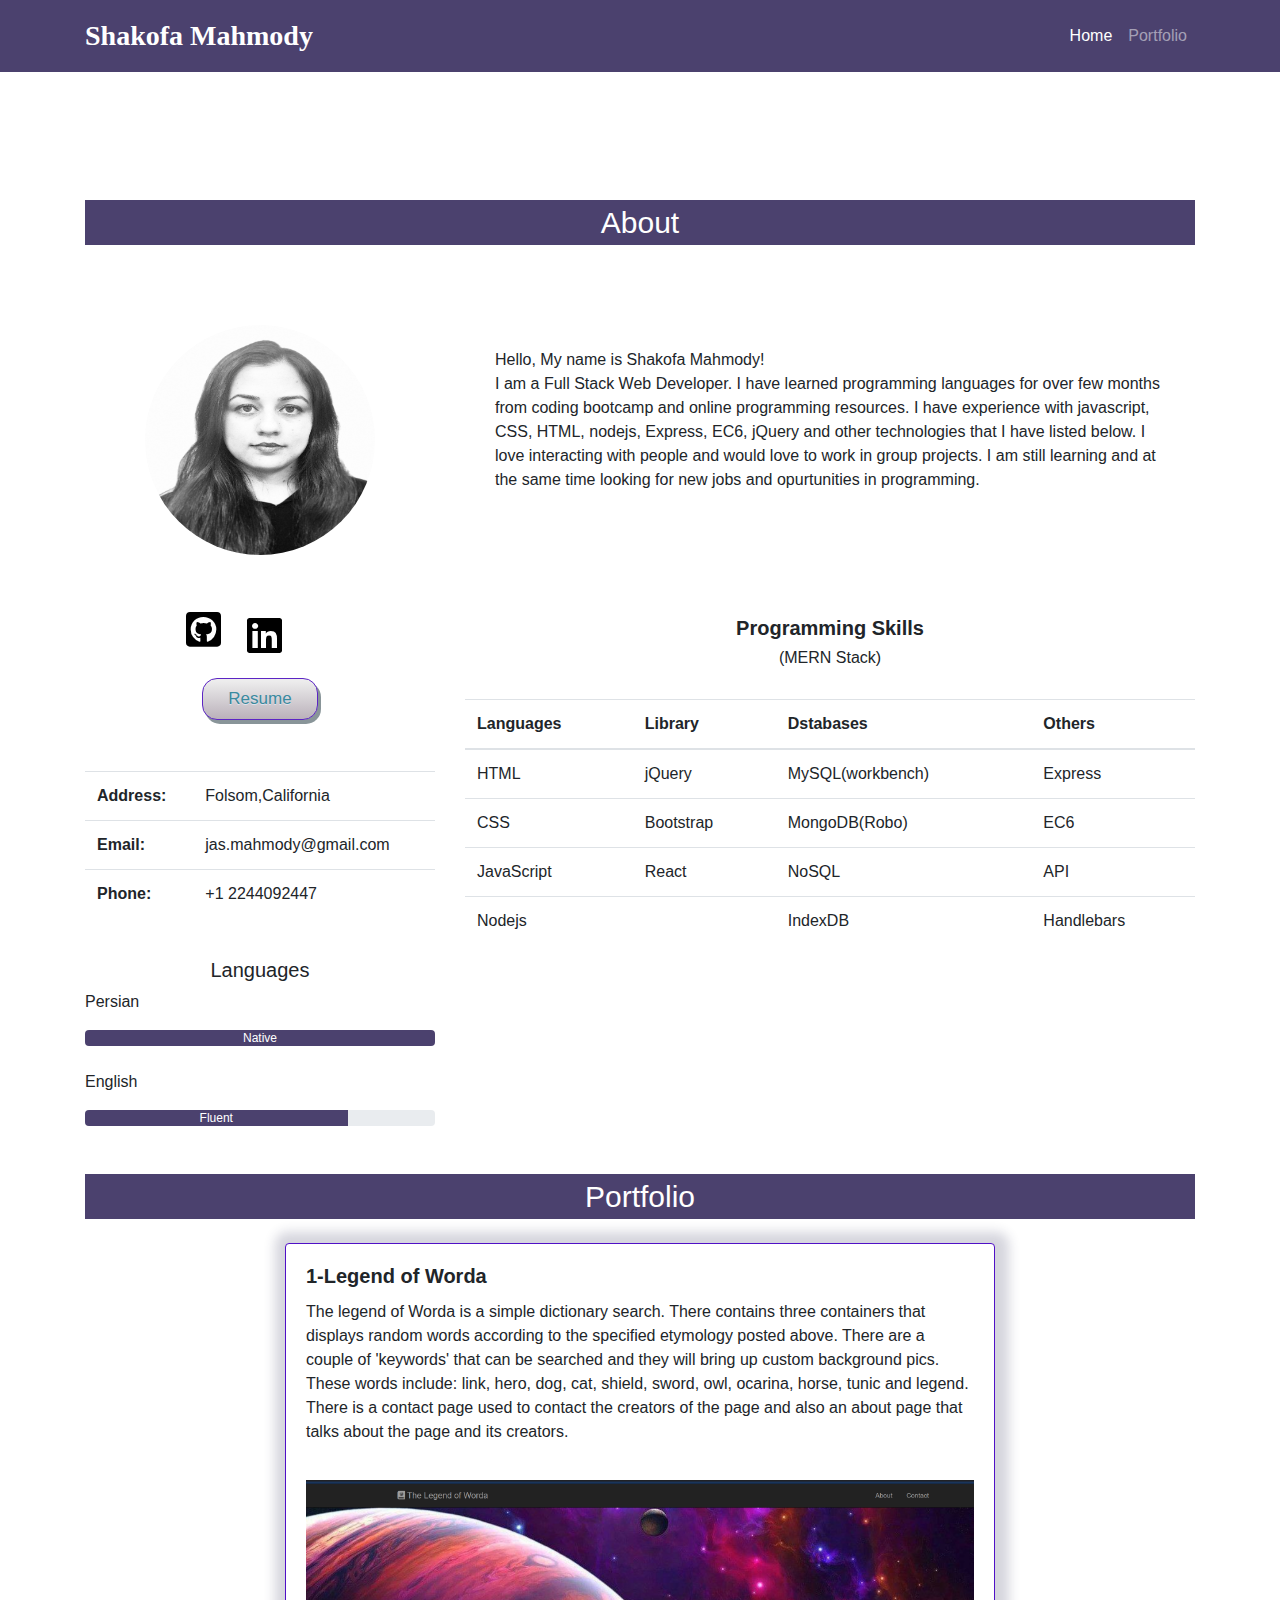
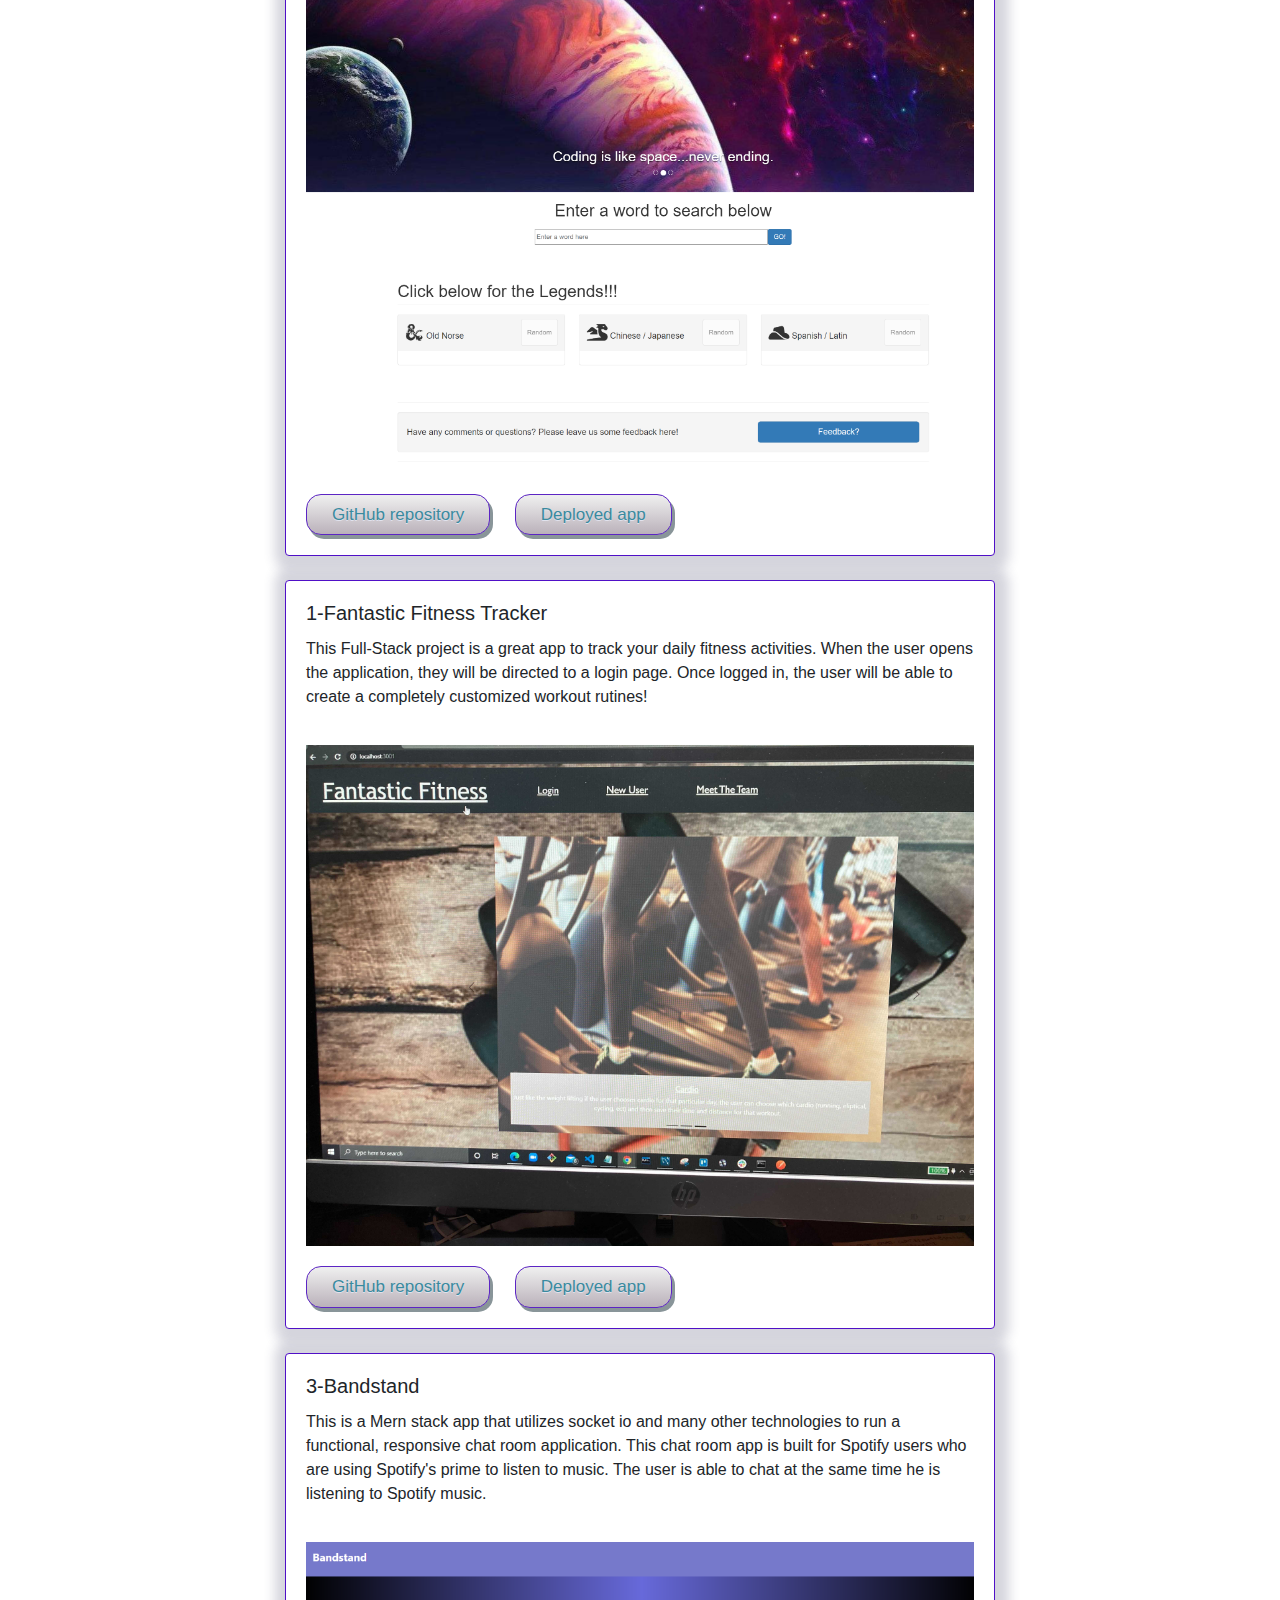
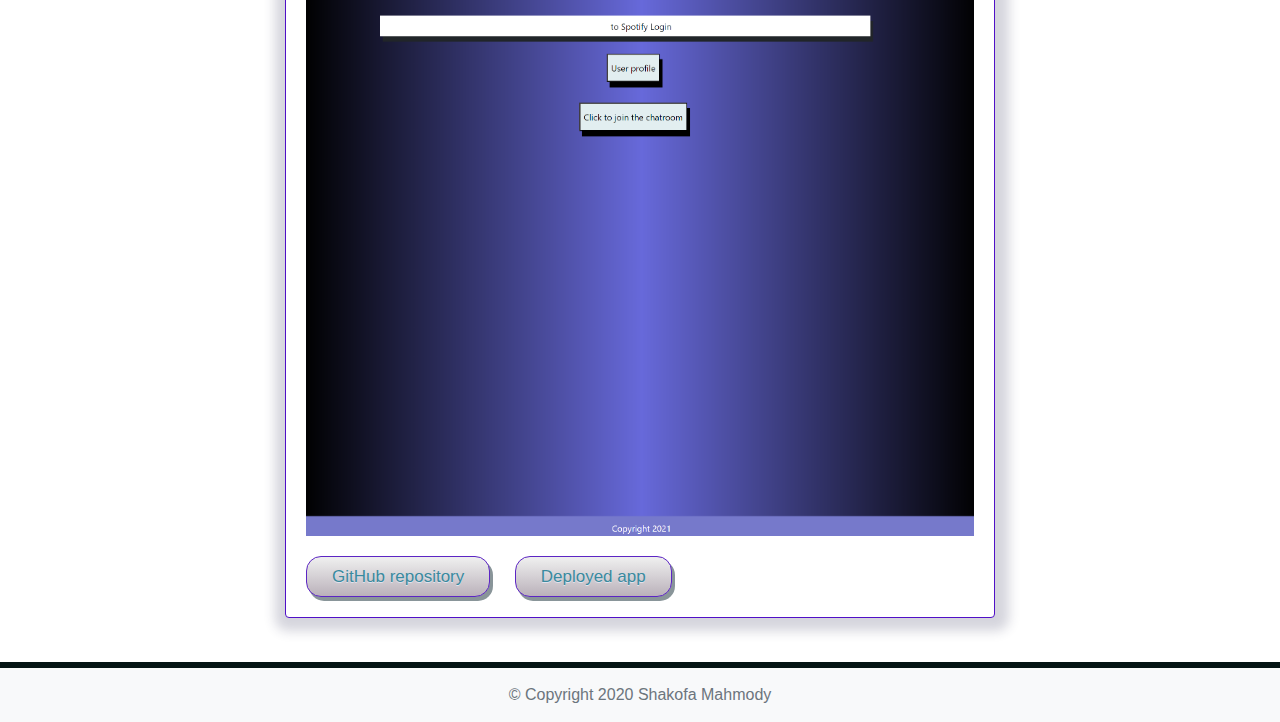
==== index.html @ eb84af34 "changed sizing" ====
<!DOCTYPE html>
<html lang="en">
<head>
    <meta charset="UTF-8">
    <meta name="viewport" content="width=device-width, initial-scale=1.0">

    <link rel="stylesheet" href="https://maxcdn.bootstrapcdn.com/bootstrap/4.0.0/css/bootstrap.min.css">
    <!--Fontawesome link-->
    <link rel="stylesheet" href="https://use.fontawesome.com/releases/v5.15.1/css/all.css">

    <link rel="stylesheet" href="assets\css\styles.css" media="screen">
    <script src="https://code.jquery.com/jquery-3.6.0.min.js"></script>
    <title>Portfolio</title>
</head>
<body>
    <nav class="navbar navbar-expand-lg navbar-dark">
        <div class="container">
            <a class="navbar-brand" href="index.html" id="logo">Shakofa Mahmody</a>
            <!-- Responsive button -->
            <button class="navbar-toggler" type="button" data-toggle="collapse"   data-target="#navbarTogglerDemo01" aria-controls="navbarTogglerDemo01"  aria-expanded="false" aria-label="Toggle navigation">
                <span class="navbar-toggler-icon"></span>
            </button>
            <!-- Navbar links -->
            <div class="collapse navbar-collapse" id="navbarTogglerDemo01">
                <ul class="navbar-nav ml-auto mt-2 mt-lg-0">
                    <li class="nav-item active">
                      <a class="nav-link" href="#about">Home</a>
                    </li>
                    <li class="nav-item">
                      <a class="nav-link" href="#portfolio">Portfolio</a>
                   </li>
                   <!-- <li class="nav-item">
                       <a class="nav-link" href="#contact">Contact</a>
                   </li> -->
                </ul>
            </div>
        </div>
    </nav>

    <br>
    <br>
   <!-- This part is the container -->
   <main class="container">
    <header class="header" style="text-align:center" id="about">About</header>
    <br>
    <br>
    <div class="row">
        
        <div class="col-md-4">
            <div>
                <img src="assets\imgs\IMG_2753.jpg" class="me" id="image" alt="Self portrait of a woman with long black hiar.">
                <div class="social">

                    <!-- <a href=""><i id="facebook" class="fab fa-facebook-square"></i></a>

                    <a href=""><i id="twitter" class="fab fa-twitter"></i></a> -->

                    <a href="https://github.com/shakofa?tab=repositories"><i id="github" class="g fab fa-github-square"></i></a>

                    <a href="https://www.linkedin.com/in/shakofa-mahmody-2328a3193/">
                    <i id="linkedin" class="fab fa-linkedin"></i></a>

                    <a href="jas.mahmody@gmail.com"><i id="mail" class="fas fa-envelope-square"></i></a>
                </div>
                <div class="card-body text-center ">
                    
                    
                    <!-- <p class="card-text color-gray">will be updated hee soon.</p> -->
                   <!-- <p>
                        <a href="https://www.linkedin.com/in/shakofa-mahmody-2328a3193/"><i class="fab fa-linkedin" size="5x"></i></a> 
                        <a href=""><i class="fab fa-facebook-square"></i></a>
                        <a href="https://github.com/shakofa?tab=repositories"><i class="fab fa-github"></i></a>
                    </p>-->
                    <br>
                    <br>
                    <a href="https://drive.google.com/file/d/155SlfS3ItM-KkEMYtfOLdGcCjo_NOOxg/view?usp=sharing" class="btn"><button class="btn0">Resume</button></a>
                </div>
            </div>

            <!--<div class="col-md-3">-->
           
            <br>
            <table class="table table-borderless">
                <tbody>
                    <tr>
                        <th scope="row">Address:</th>
                        <td>Folsom,California</td>
                    </tr>
                    <tr>
                        <th scope="row">Email:</th>
                        <td colspan="2"> jas.mahmody@gmail.com</td>
                    </tr>

                    <tr>
                        <th scope="row">Phone:</th>
                        <td colspan="2"> +1 2244092447</td>
                    </tr>
                </tbody>
            </table>

            <br>
        <h5 style="text-align:center"> Languages</h5>

        <p>Persian</p>
        <div class="progress">
            <div class="progress-bar" id="progress" role="progressbar" style="width: 100%" aria-valuenow="100" aria-valuemin="0" aria-valuemax="100">Native</div>
        </div>
        <br>
        <p>English</p>
        <div class="progress">
            <div class="progress-bar" id="progress" role="progressbar" style="width: 75%" aria-valuenow="75" aria-valuemin="0" aria-valuemax="100"> Fluent</div>
        </div>
        </div>
     
        <div class="col-md-8">
            <article class="block">
                <P class="block-header"></P>
                 
                <p> 
                    Hello, My name is Shakofa Mahmody!<br>
                    I am a Full Stack Web Developer. I have learned programming languages for over few months from coding bootcamp and online programming resources. I have experience with javascript, CSS, HTML, nodejs, Express, EC6, jQuery and other technologies that I have listed below. 
                    I love interacting with people and would love to work in group projects. I am still learning and at the same time  looking for new jobs and opurtunities in programming.
                </p>
            </article>
            <br>
            <br>


            <h5 style="text-align:center"><strong>Programming Skills</strong></h5>
            <h6 style="text-align:center">(MERN Stack)</h6>
            <br>
            <div class="">
                <table class="table table-borderless">
                    <thead>
                        <tr>
                            <th scope="col">Languages</th>
                            <th scope="col">Library</th>
                            <th scope="col">Dstabases</th>
                            <th scope="col">Others</th>
                        </tr>
                    </thead>
                    <tbody>
                        <tr>
                            <td>HTML</td>
                            <td>jQuery</td>
                            <td>MySQL(workbench)</td>
                            <td>Express</td>
                        </tr>
                        <tr>
                            <td>CSS</td>
                            <td>Bootstrap</td>
                            <td>MongoDB(Robo)</td>
                            <td>EC6</td>
                                        
                        </tr>
                        <tr>
                            <td colspan="1">JavaScript</td>
                            <td>React</td>
                            <td>NoSQL</td>
                            <td>API</td>
                        </tr>
                        <tr>
                            <td colspan="2">Nodejs</td>
                            <td>IndexDB</td>
                            <td>Handlebars</td>
        
                        </tr>
                    </tbody>
                </table>
            </div>
        </div>
            

        <!--The verticle navigation links-->
        <!-- <div class="col-1"> -->
                <!-- <div class="nav flex-column nav-pills" id="v-pills-tab" role="tablist"   aria-orientation="vertical">
                    <a class="nav-link" id="v-pills-messages-tab" data-toggle="tooltip" data-placement="top" title="Home" href="https://www.linkedin.com/in/shakofa-mahmody-2328a3193/"><i class="fab fa-linkedin" size="5x"></i></a>
 
                    <a class="nav-link" id="v-pills-profile-tab"  data-toggle="tooltip" data-placement="top" title="Portfolio" href=""><i class="fab fa-facebook-square"></i></a>
 
 
                    <a class="nav-link" id="v-pills-messages-tab" data-toggle="tooltip" data-placement="top" title="Contact"  href="https://github.com/shakofa?tab=repositories"><i class="fab fa-github"></i>
                    </a>

                    <a class="nav-link" id="v-pills-messages-tab" data-toggle="tooltip" data-placement="top" title="Contact"  href="jas.mahmody@gmail.com"><i class="fas fa-envelope-square"></i>
                    </a>
                     
                </div>
            </div> -->
        </div>    
          
    </div>
    <br>
    <br>

    <header class="header2" style="text-align:center" id="portfolio">Portfolio</header>
    <br>
    <div class="col-md-12">
        <div class="row">
            <div class=" col-md-8 offset-2" >

                <div class="card">
                    <div class="card-body">
                      <h5 class="card-title"><strong>1-Legend of Worda</strong></h5>

                      <p class="card-text">The legend of Worda is a simple dictionary search. There contains three containers that displays random words according to the specified etymology posted above. There are a couple of 'keywords' that can be searched and they will bring up custom background pics. These words include: link, hero, dog, cat, shield, sword, owl, ocarina, horse, tunic and legend. There is a contact page used to contact the creators of the page and also an about page that talks about the page and its creators.</p>

                      <img  class="img-fluid port-image" src="assets\imgs\Screenshot (29).png" alt="This is a placeholder">

                      <a href="https://github.com/shakofa/word-force" class="card-link"><button type="button" class="btn0 ">GitHub repository</button></a>

                      <a href="https://shakofa.github.io/word-force/" class="card-link"><button type="button" class="btn0  ">Deployed app</button></a>
                    </div>
                </div>
            </div>
        </div>
        <br>
        <div class="row">
            <div class=" col-md-8 offset-2" >

                <div class="card" >
                    <div class="card-body">
                      <h5 class="card-title">1-Fantastic Fitness Tracker</h5> 
                      <p class="card-text">This Full-Stack project is a great app to track your daily fitness activities. When the user opens the application, they will be directed to a login page. Once logged in, the user will be able to create a completely customized workout rutines!</p>
                      <img  class="img-fluid port-image" src="assets\imgs\Image1.jpg" alt="This is a placeholder">

                      <a href="https://github.com/shakofa/fantastic_fitnessTracker" class="card-link"><button type="button" class="btn0 ">GitHub repository</button></a>

                      <a href="https://fantastic-fitness-tracker.herokuapp.com/" class="card-link"><button type="button" class="btn0  ">Deployed app</button></a>
                    </div>
                </div>
            </div>
        </div>
        <br>
        <div class="row">
            <div class=" col-md-8 offset-2" >

                <div class="card" >
                    <div class="card-body">
                    <h5 class="card-title">3-Bandstand</h5> 
                    <p class="card-text"> This is a Mern stack app that utilizes socket io and many other technologies to run a functional, responsive chat room application. This chat room app is built for Spotify users who are using Spotify's prime to listen to music. The user is able to chat at the same time he is listening to Spotify music.</p>
                    <img  class="img-fluid port-image" src="assets\imgs\pro3.png" alt="This is a placeholder">

                    <a href="https://github.com/shakofa/Bandstand/tree/main" class="card-link"><button type="button" class="btn0 ">GitHub repository</button></a>

                    <a href="https://bandstandv1.herokuapp.com/" class="card-link"><button type="button" class="btn0 ">Deployed app</button></a>
                    </div>
                </div>
            </div>
        </div>
    </div>
    <br>
</div>


    <!-- <header class="header2" style="text-align:center">Contact</header> -->
    
    <!--contact section -->
    <!-- <section class="row">
        <div class="col-md-8 offset-2">
            <div class="block" id="block">
                <form class="block-from-horizontal">
                   <h1 class="block-header" id="contact">Contact</h1>
                   <hr/>
                   <div class="form-group" id="form">
                      <label for="name" class="col-sm-2 control-label">Name</label>
                      <div class="col-sm-10">
                         <input type="name" class="form-control" id="name" placeholder="Name">
                      </div>
                    </div>
                    <div class="form-group">
                       <label for="email" class="col-sm-2 control-lable">Email</label>
                       <div class="col-sm-10">
                         <input type="email" class="form-control" id="email" placeholder="Email">
                       </div>
                    </div> 
                    <div class="form-group">
                       <label for="msg" class="col-sm-2 control-lable">Message</label>
                       <div class="col-sm-10">
                          <textarea id="msg" class="form-control" rows="3" placeholder="Message"></textarea>
                       </div>
                    </div>
                    <button type="button" class="submit-btn" id="Sbtn">Submit</button>
                </form>
            </div>
        </div>
    </section> -->
</main>
 
    
<!-- This is the footer -->
<footer class="footer bg-light">
    <div class="two-toned-footer-color"></div>
    <p class="text-muted text-muted-footer text-center">
        &copy; Copyright 2020 Shakofa Mahmody
    </p>
</footer>

<!-- <script src="modal.js"></script> -->

<script type="text/javascript">

        $( document ).ready(function() {
            $('i').hide();
        });

        $(window).on("load", function() {
            $('i').show();

        // var twitterPos = $('#twitter').position();
        var githubPos = $('#github').position();
        // var facebookPos = $('#facebook').position();
        var linkedinPos = $('#linkedin').position();
        var mailPos = $('#mail').position();
        var imgPos = $('.me').position();
            
        $('i').css({
                position: 'absolute',
                zIndex: '1',
                top: imgPos.top + 100,
                left: '45%'
                
        });
            
        setTimeout(function() {
            $('#linkedin').animate({
            top: linkedinPos.top + 10,
            left: linkedinPos.left - 10
            }, 500);
        }, 250);
            
        setTimeout(function() {
            $('#linkedin').animate({
            top: linkedinPos.top,
            left: linkedinPos.left
            }, 250);
                
            $('#github').animate({
            top: githubPos.top + 10,
            left: githubPos.left - 6
            }, 500);
        }, 500);
            
        setTimeout(function() {
            $('#github').animate({
            top: githubPos.top,
            left: githubPos.left
            }, 250);
                    
            $('#mail').animate({
            top: mailPos.top + 10,
            left: mailPos.left -3
            }, 500);
        }, 750);
            
        setTimeout(function() {
            $('#mail').animate({
            top: mailPos.top,
            left: mailPos.left
            }, 250);
                
            $('#mail').animate({
            top: mailPos.top ,
            left: mailPos.left 
            }, 500);
        }, 1000);
            
        // setTimeout(function() {
        //     $('#twitter').animate({
        //     top: twitterPos.top,
        //     left: twitterPos.left
        //     }, 250);
                
        //     $('#mail').animate({
        //     top: mailPos.top + 10,
        //     left: mailPos.left + 3
        //     }, 500);
        // }, 1250);
            
            // setTimeout(function() {
            //     $('#code').animate({
            //     top: codePos.top,
            //     left: codePos.left
            //     }, 250);
                
            //     $('#plus').animate({
            //     top: plusPos.top + 10,
            //     left: plusPos.left + 6
            //     }, 500);
            // }, 1500);
            
        // setTimeout(function() {
        //     $('#mail').animate({
        //         top: mailPos.top,
        //         left: mailPos.left
        //     }, 250);
                
        //     $('#mail').animate({
        //      top: mailPos.top + 10,
        //     left: mailPos.left + 10
        //     }, 500);
        // }, 1750);
            
        // setTimeout(function() {
        //     $('#mail').animate({
        //     top: mailPos.top,
        //     left: mailPos.left
        //     }, 250);
        // }, 2000);

        
    });

</script>

</body>
</html>
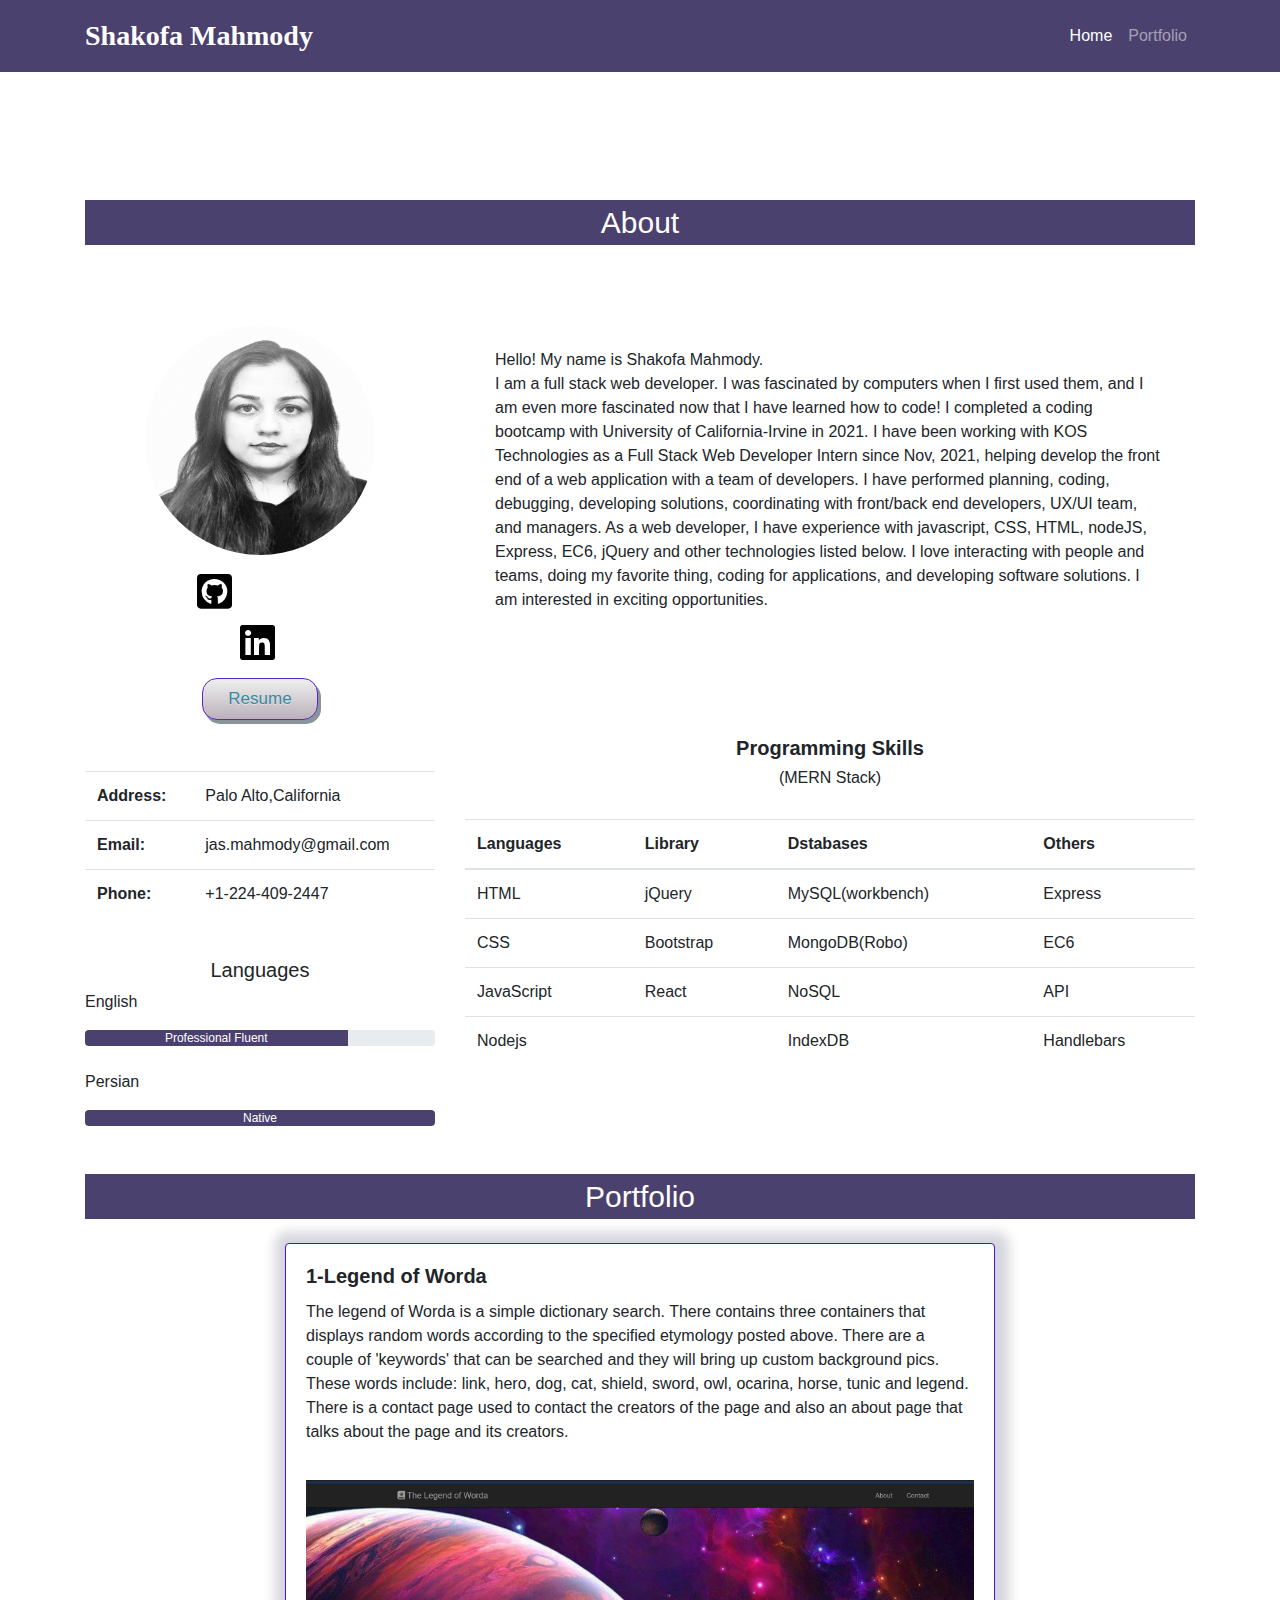
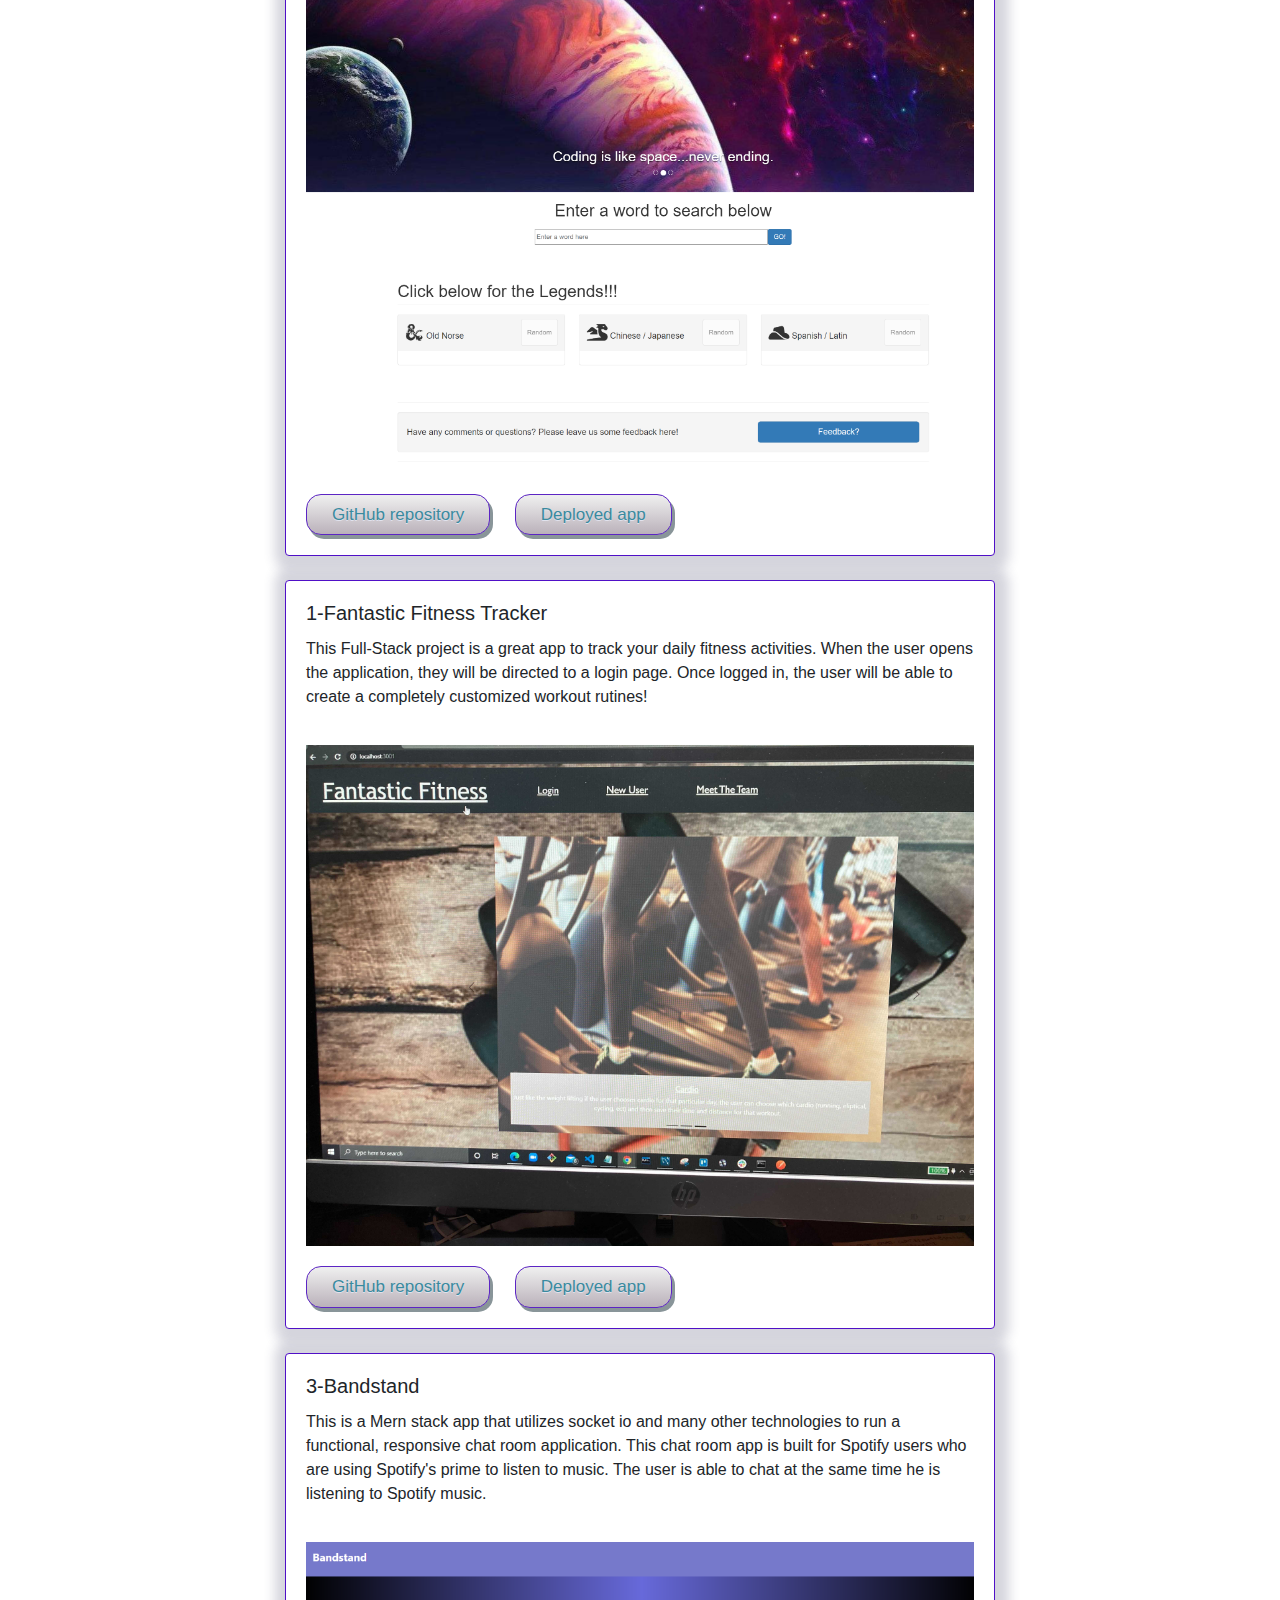
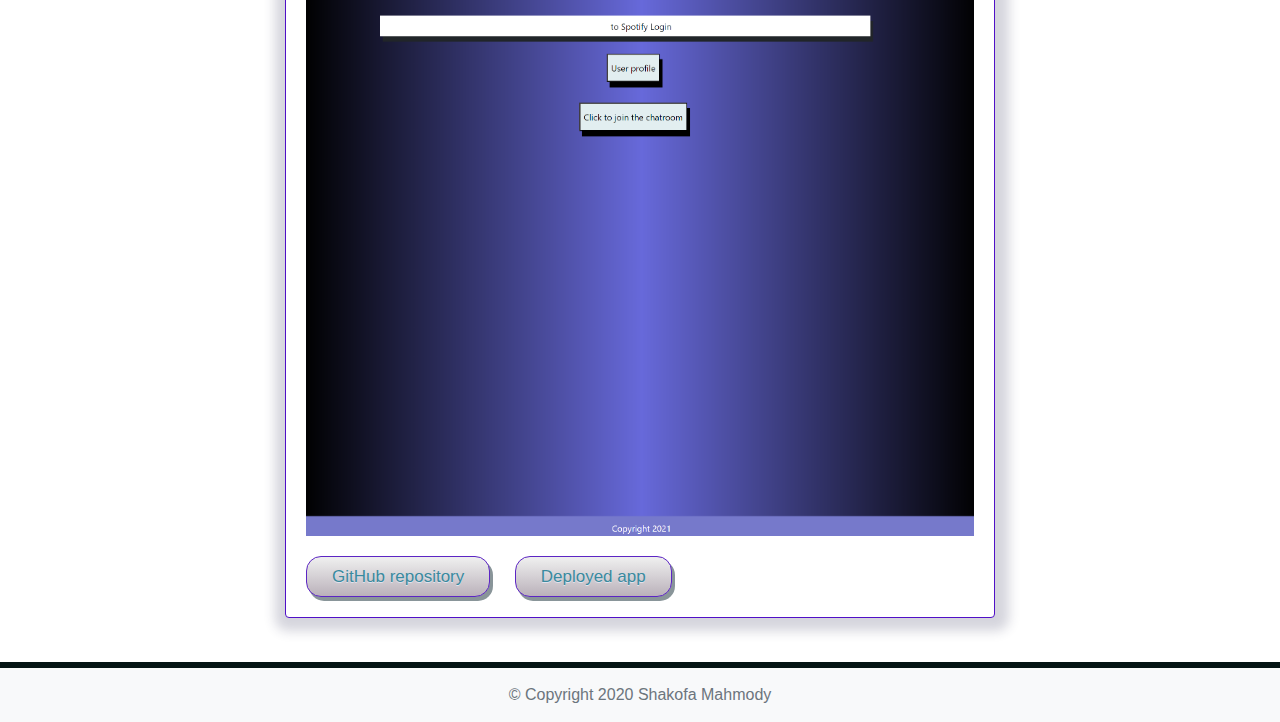
==== commit 45a31ef3: "added css" ====
--- a/index.html
+++ b/index.html
@@ -60,7 +60,7 @@
                     <a href="https://www.linkedin.com/in/shakofa-mahmody-2328a3193/">
                     <i id="linkedin" class="fab fa-linkedin"></i></a>
 
-                    <a href="jas.mahmody@gmail.com"><i id="mail" class="fas fa-envelope-square"></i></a>
+                    <a href="mailto:jas.mahmody@gmail.com"><i id="mail" class="fas fa-envelope-square"></i></a>
                 </div>
                 <div class="card-body text-center ">
                     
@@ -84,7 +84,7 @@
                 <tbody>
                     <tr>
                         <th scope="row">Address:</th>
-                        <td>Folsom,California</td>
+                        <td>Palo Alto,California</td>
                     </tr>
                     <tr>
                         <th scope="row">Email:</th>
@@ -93,7 +93,7 @@
 
                     <tr>
                         <th scope="row">Phone:</th>
-                        <td colspan="2"> +1 2244092447</td>
+                        <td colspan="2"> +1-224-409-2447</td>
                     </tr>
                 </tbody>
             </table>
@@ -101,15 +101,17 @@
             <br>
         <h5 style="text-align:center"> Languages</h5>
 
+        <p>English</p>
+        <div class="progress">
+            <div class="progress-bar" id="progress" role="progressbar" style="width: 75%" aria-valuenow="75" aria-valuemin="0" aria-valuemax="100"> Professional Fluent</div>
+        </div>
+        <br>
         <p>Persian</p>
         <div class="progress">
             <div class="progress-bar" id="progress" role="progressbar" style="width: 100%" aria-valuenow="100" aria-valuemin="0" aria-valuemax="100">Native</div>
         </div>
-        <br>
-        <p>English</p>
-        <div class="progress">
-            <div class="progress-bar" id="progress" role="progressbar" style="width: 75%" aria-valuenow="75" aria-valuemin="0" aria-valuemax="100"> Fluent</div>
-        </div>
+        
+      
         </div>
      
         <div class="col-md-8">
@@ -117,9 +119,9 @@
                 <P class="block-header"></P>
                  
                 <p> 
-                    Hello, My name is Shakofa Mahmody!<br>
-                    I am a Full Stack Web Developer. I have learned programming languages for over few months from coding bootcamp and online programming resources. I have experience with javascript, CSS, HTML, nodejs, Express, EC6, jQuery and other technologies that I have listed below. 
-                    I love interacting with people and would love to work in group projects. I am still learning and at the same time  looking for new jobs and opurtunities in programming.
+                    Hello! My name is Shakofa Mahmody.<br>
+                    I am a full stack web developer. I was fascinated by computers when I first used them, and I am even more fascinated now that I have learned how to code! I completed a coding bootcamp with University of California-Irvine in 2021. I have been working with KOS Technologies as a Full Stack Web Developer Intern since Nov, 2021, helping develop the front end of a web application with a team of developers. I have performed planning, coding, debugging, developing solutions, coordinating with front/back end developers, UX/UI team, and managers. As a web developer, I have experience with javascript, CSS, HTML, nodeJS, Express, EC6, jQuery and other technologies listed below. 
+                    I love interacting with people and teams, doing my favorite thing, coding for applications, and developing software solutions. I am interested in exciting opportunities.
                 </p>
             </article>
             <br>
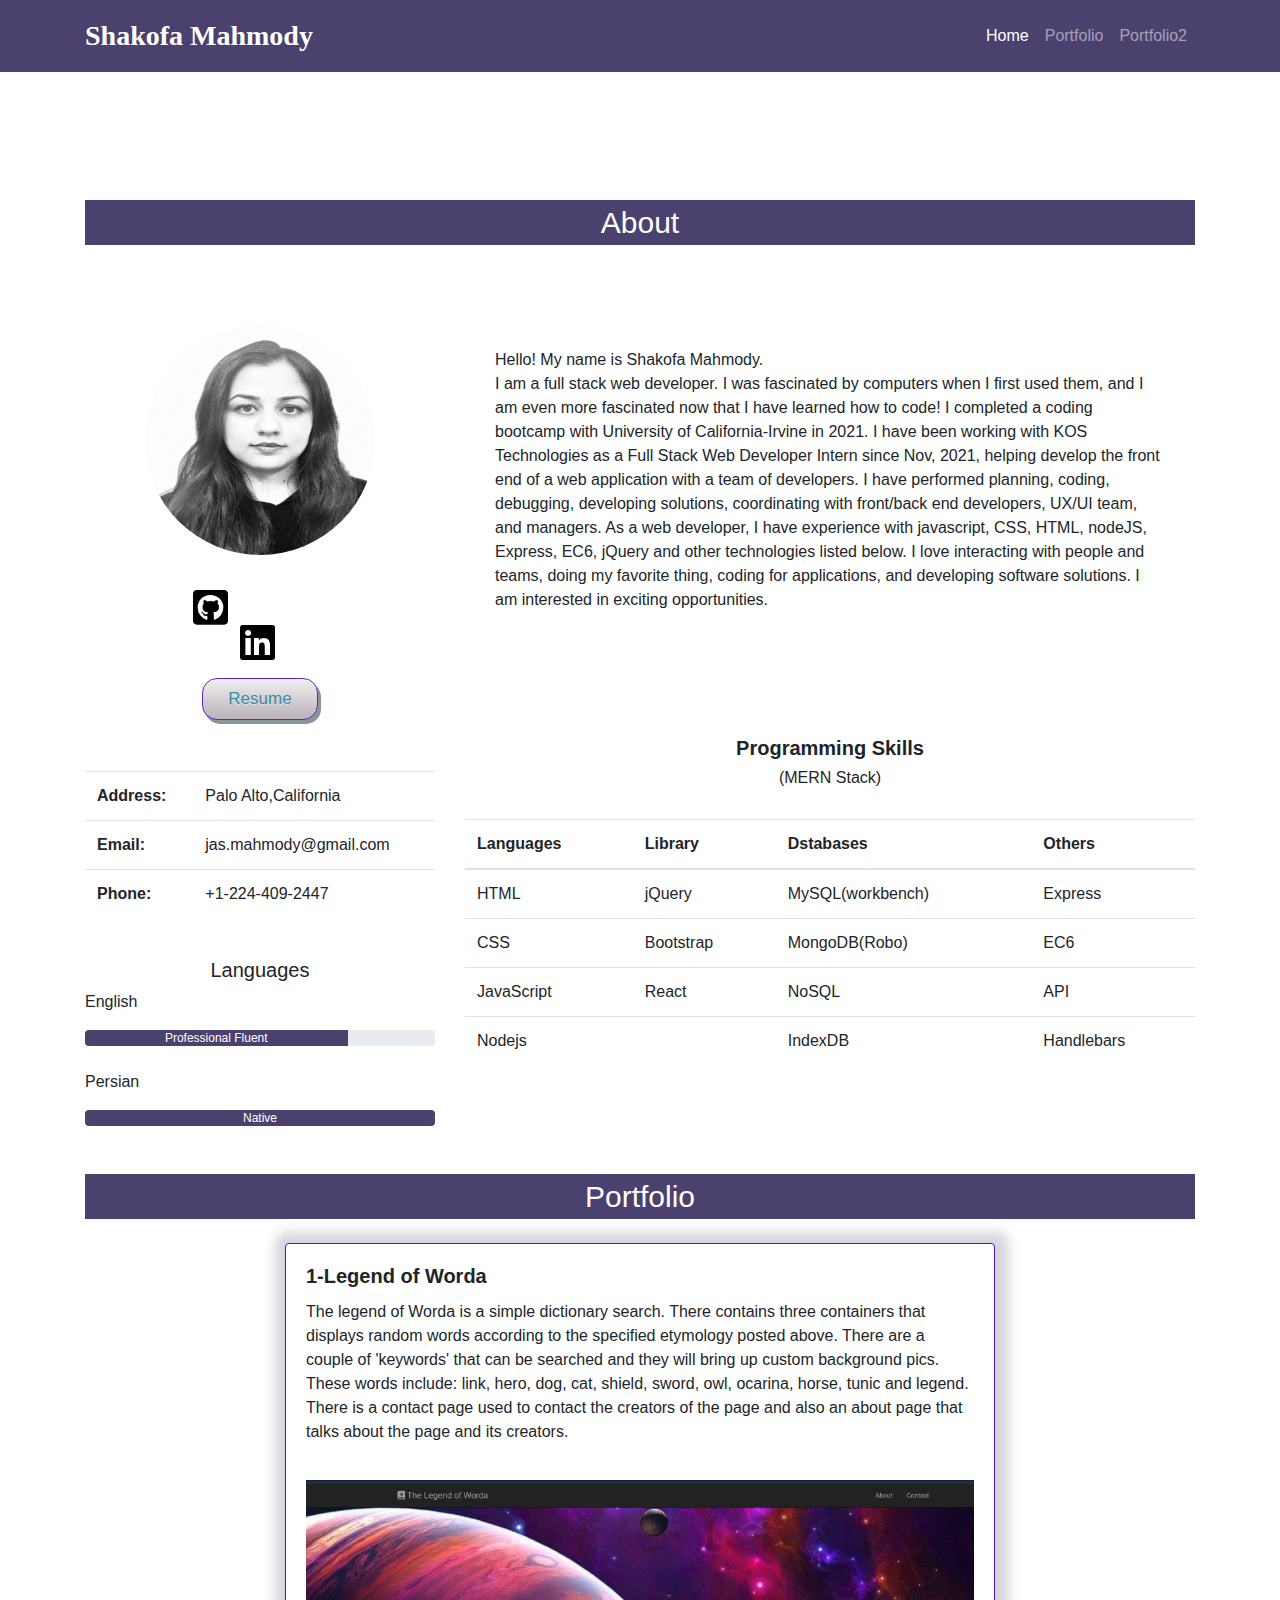
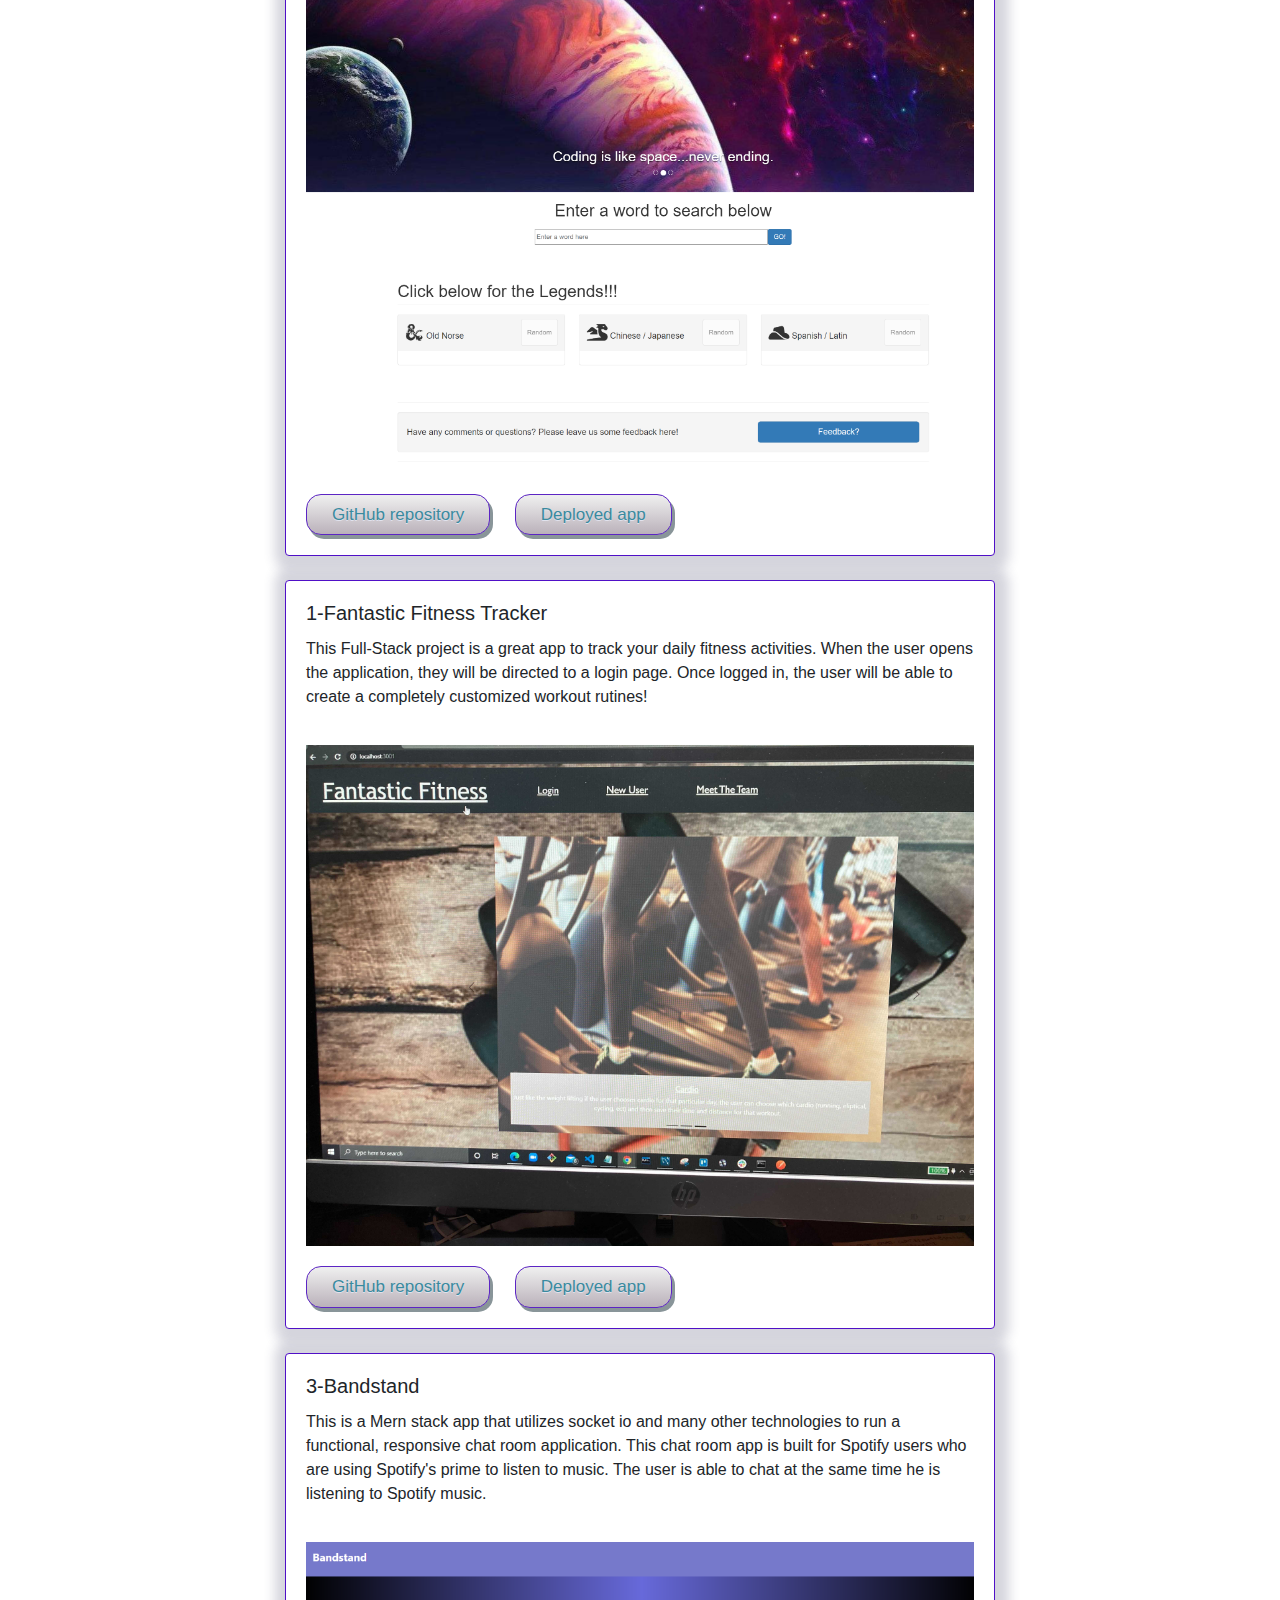
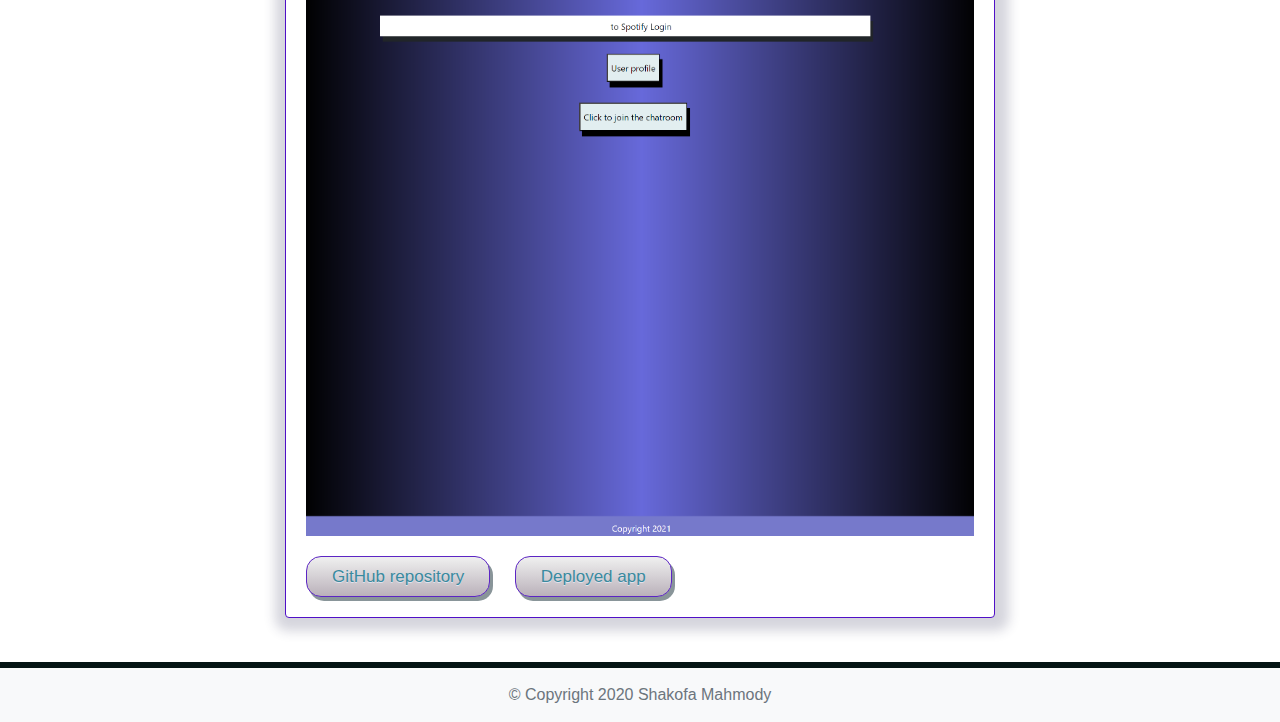
==== commit aaed3cdb: "add styling" ====
--- a/index.html
+++ b/index.html
@@ -29,6 +29,9 @@
                     <li class="nav-item">
                       <a class="nav-link" href="#portfolio">Portfolio</a>
                    </li>
+                   <li class="nav-item">
+                    <a class="nav-link" href="">Portfolio2</a>
+                 </li>
                    <!-- <li class="nav-item">
                        <a class="nav-link" href="#contact">Contact</a>
                    </li> -->
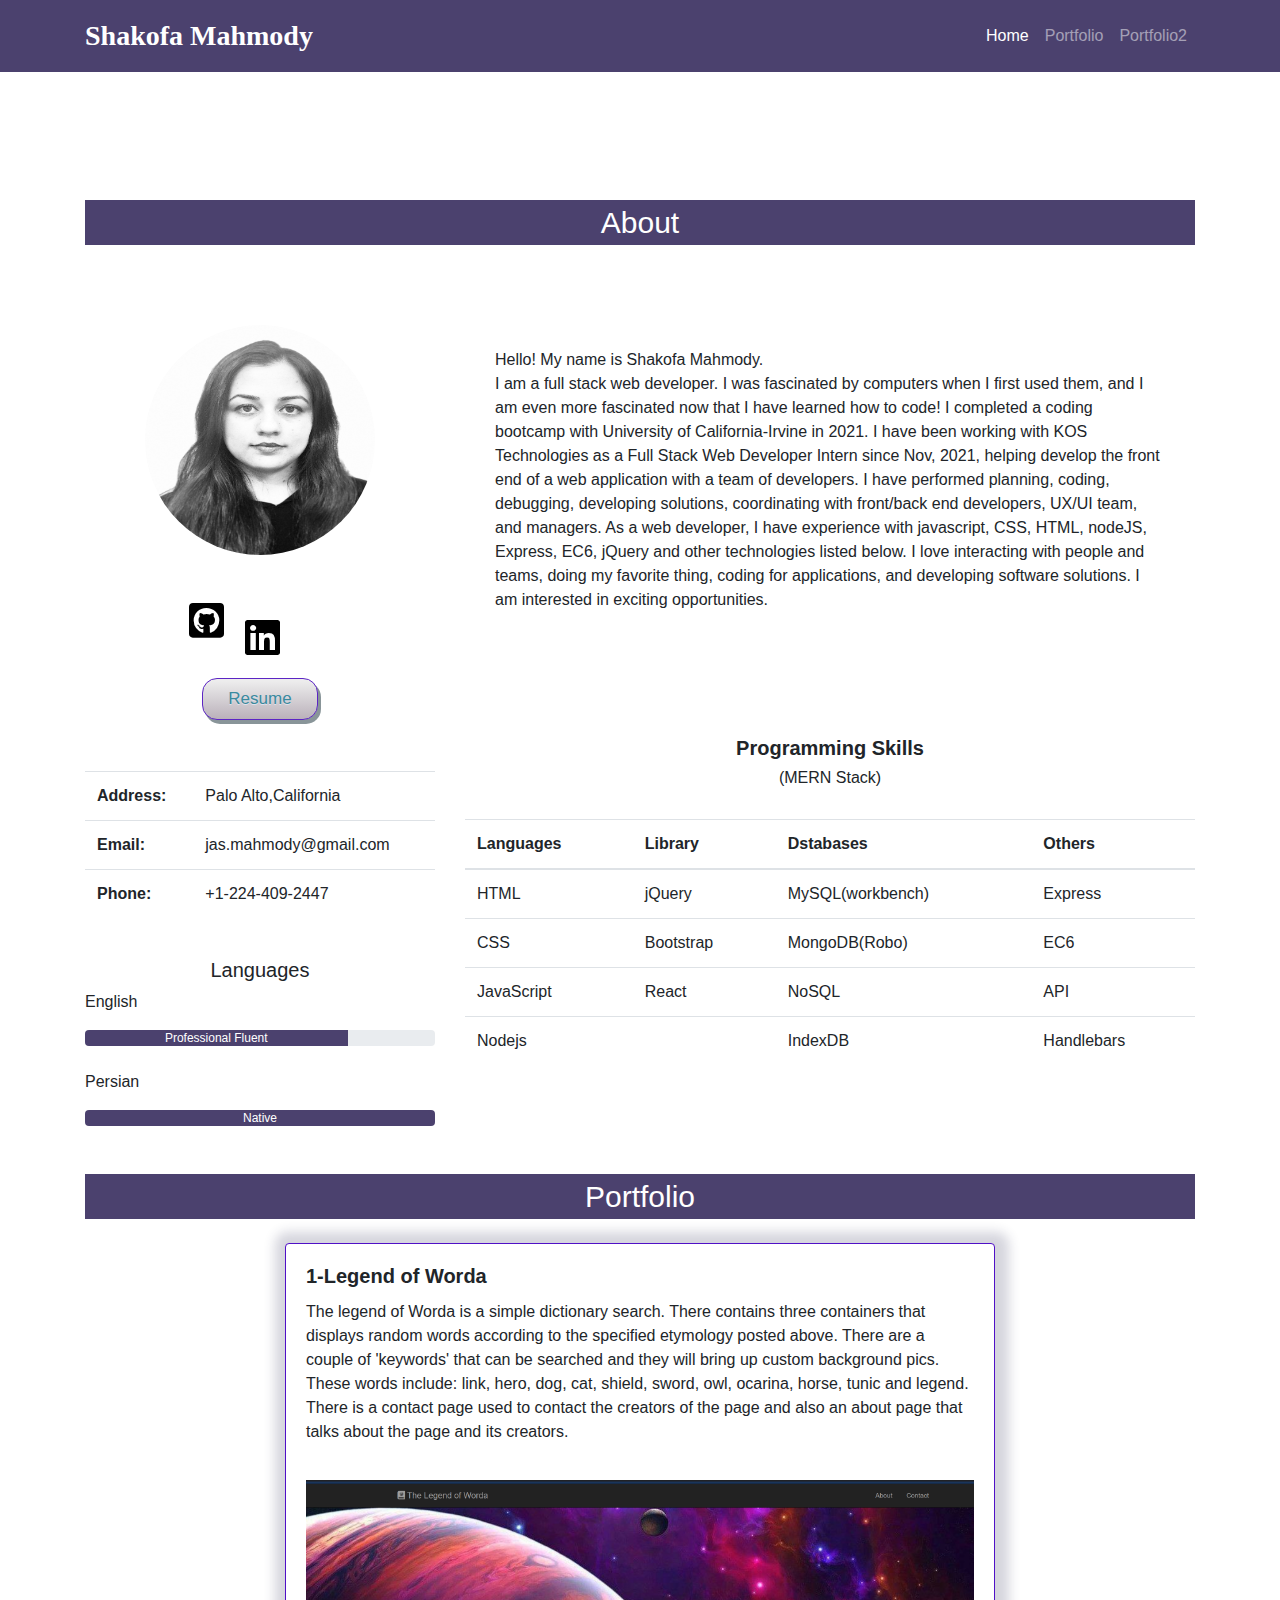
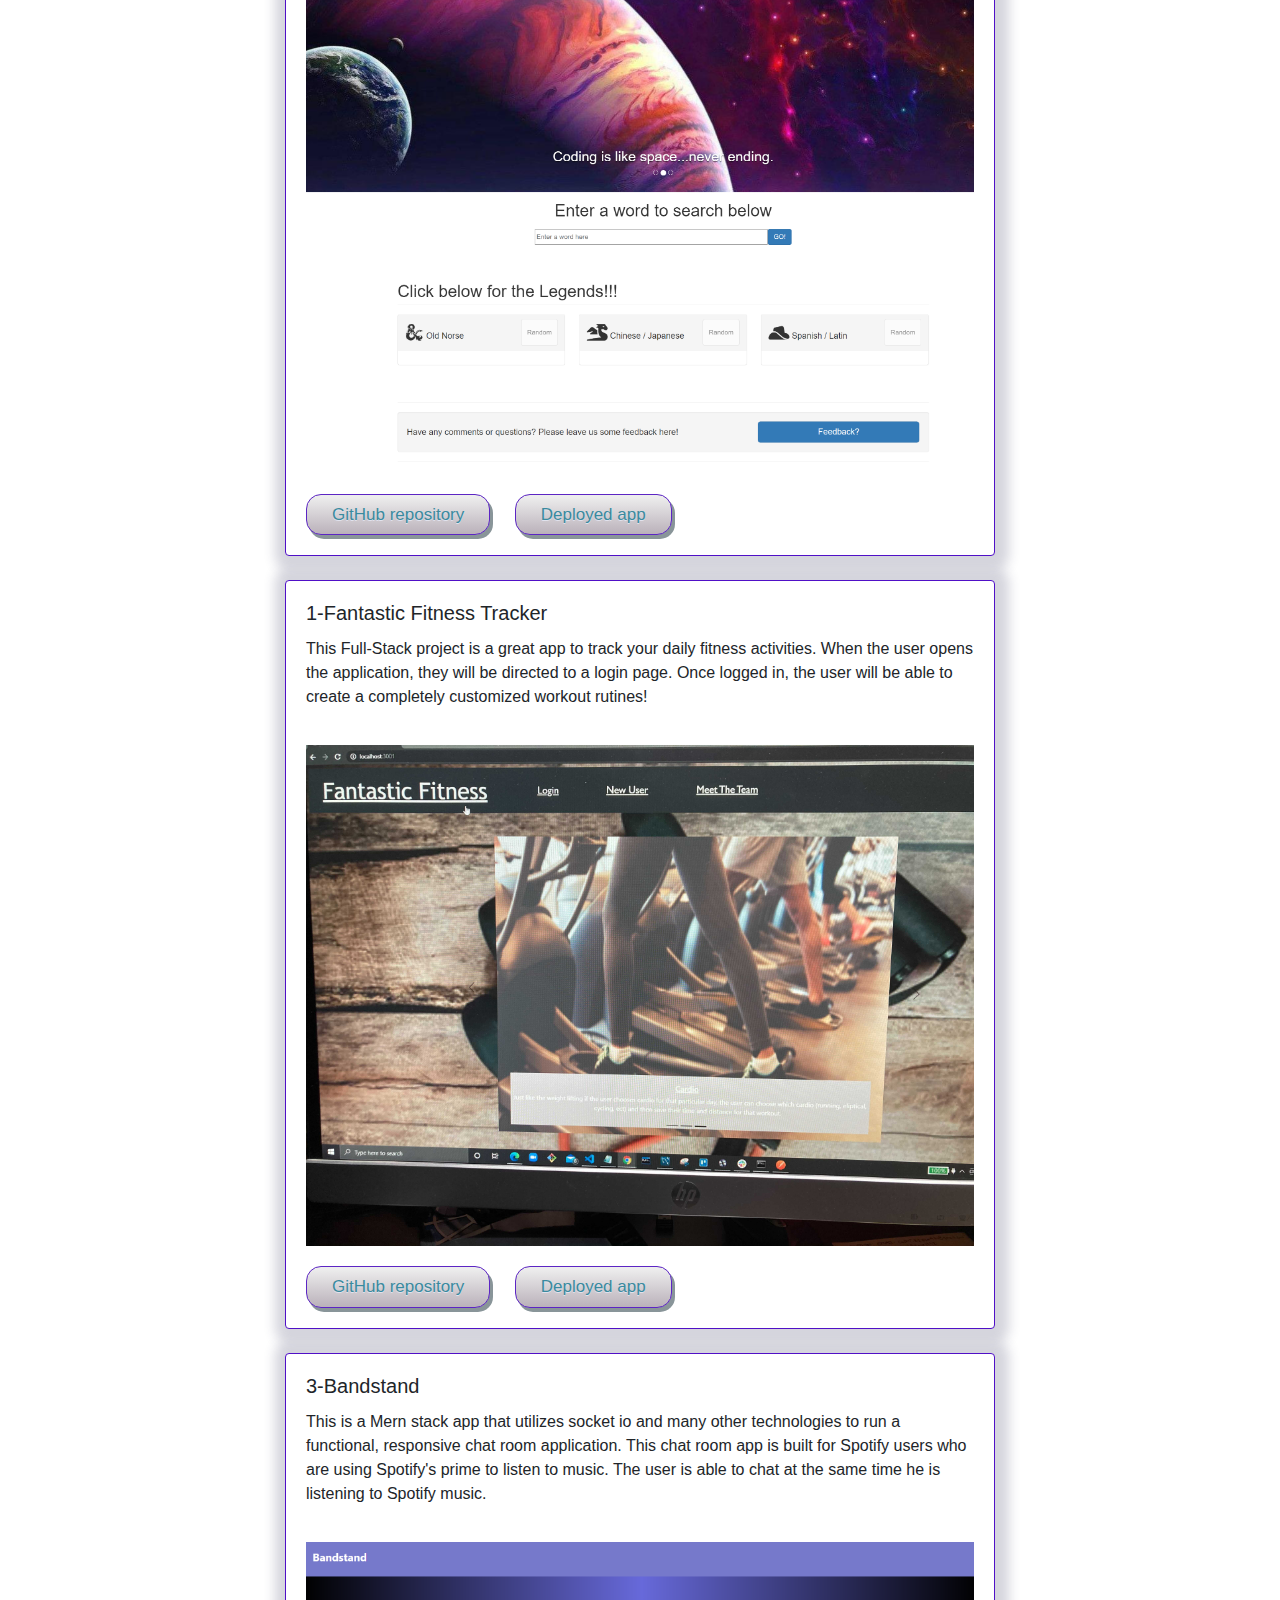
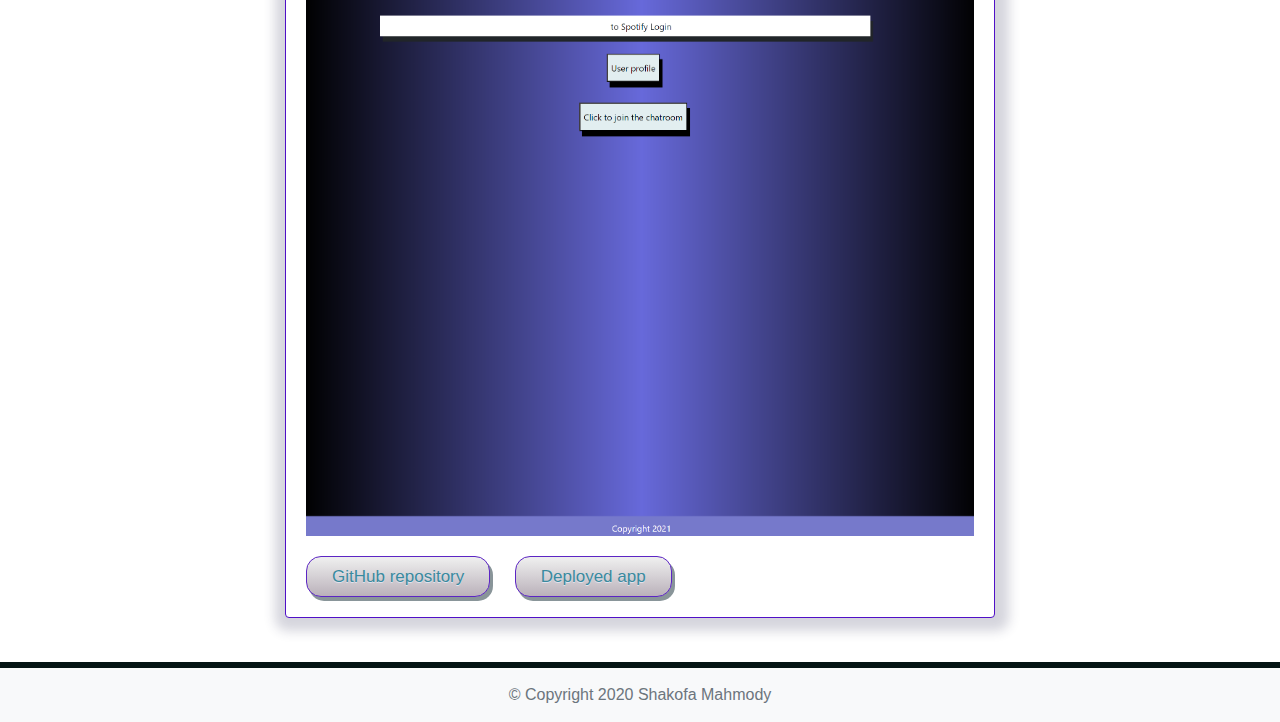
==== commit fcd8106b: "added new portfolio page which is under construction" ====
--- a/index.html
+++ b/index.html
@@ -7,7 +7,6 @@
     <link rel="stylesheet" href="https://maxcdn.bootstrapcdn.com/bootstrap/4.0.0/css/bootstrap.min.css">
     <!--Fontawesome link-->
     <link rel="stylesheet" href="https://use.fontawesome.com/releases/v5.15.1/css/all.css">
-
     <link rel="stylesheet" href="assets\css\styles.css" media="screen">
     <script src="https://code.jquery.com/jquery-3.6.0.min.js"></script>
     <title>Portfolio</title>
@@ -30,7 +29,7 @@
                       <a class="nav-link" href="#portfolio">Portfolio</a>
                    </li>
                    <li class="nav-item">
-                    <a class="nav-link" href="">Portfolio2</a>
+                    <a class="nav-link" href="flex-card.html">Portfolio2</a>
                  </li>
                    <!-- <li class="nav-item">
                        <a class="nav-link" href="#contact">Contact</a>
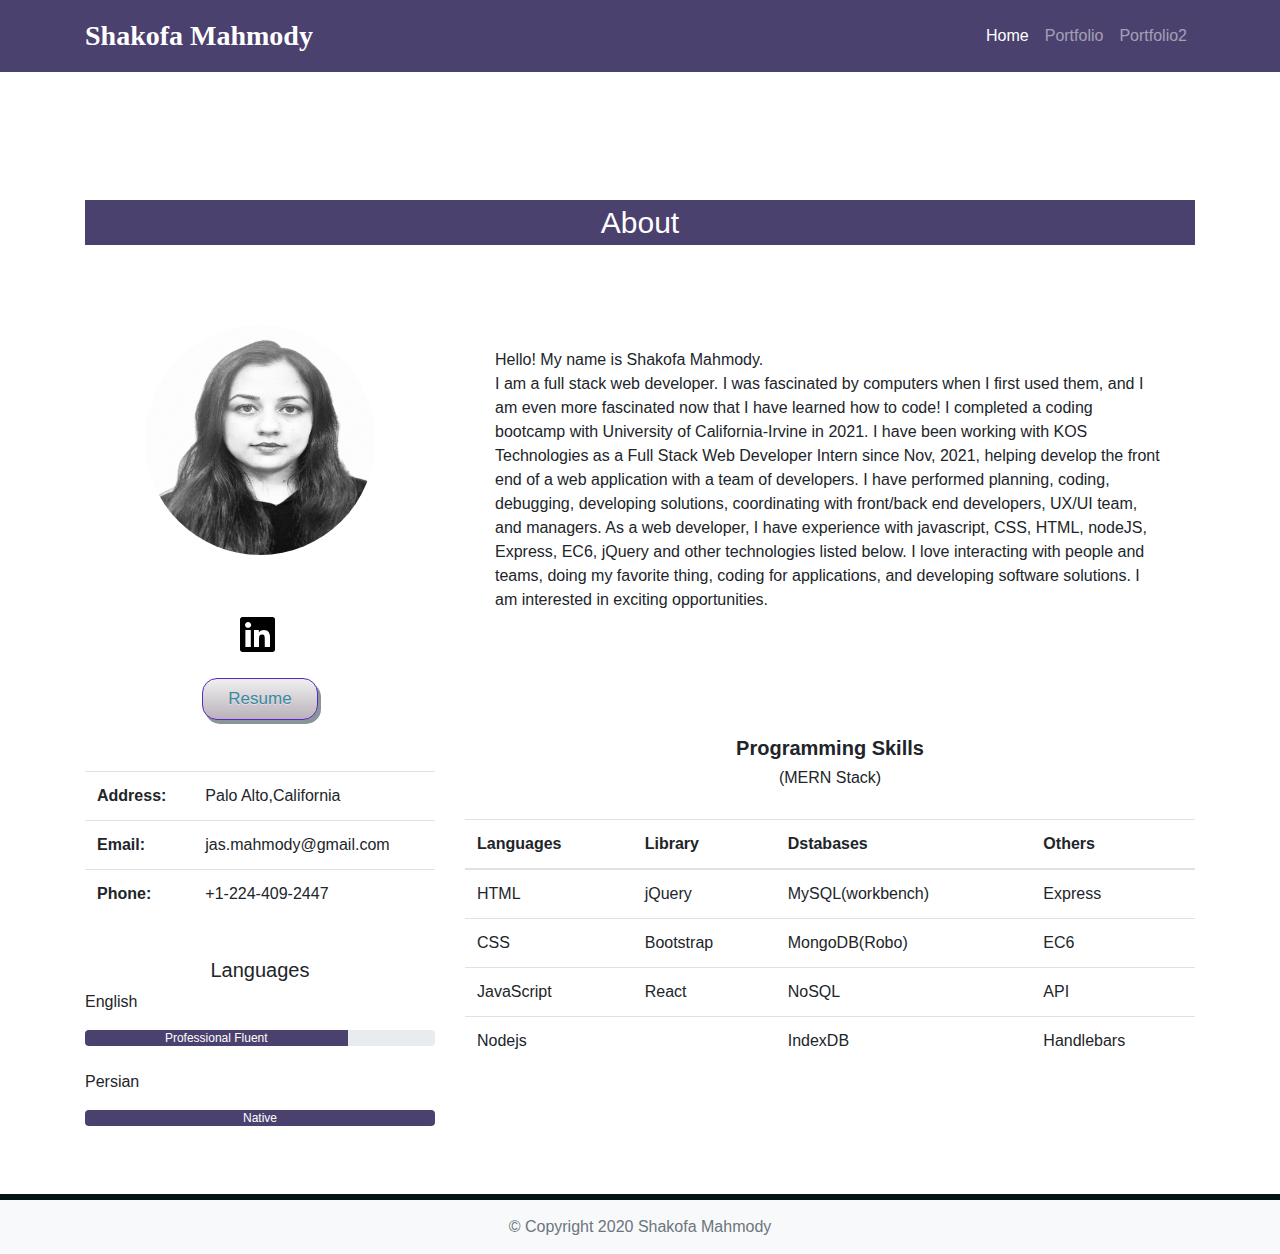
==== commit 7614daad: "updated flex-card file and modified other files." ====
--- a/index.html
+++ b/index.html
@@ -197,7 +197,7 @@
     <br>
     <br>
 
-    <header class="header2" style="text-align:center" id="portfolio">Portfolio</header>
+    <!-- <header class="header2" style="text-align:center" id="portfolio">Portfolio</header>
     <br>
     <div class="col-md-12">
         <div class="row">
@@ -228,6 +228,7 @@
                       <p class="card-text">This Full-Stack project is a great app to track your daily fitness activities. When the user opens the application, they will be directed to a login page. Once logged in, the user will be able to create a completely customized workout rutines!</p>
                       <img  class="img-fluid port-image" src="assets\imgs\Image1.jpg" alt="This is a placeholder">
 
+                      <br<br>
                       <a href="https://github.com/shakofa/fantastic_fitnessTracker" class="card-link"><button type="button" class="btn0 ">GitHub repository</button></a>
 
                       <a href="https://fantastic-fitness-tracker.herokuapp.com/" class="card-link"><button type="button" class="btn0  ">Deployed app</button></a>
@@ -254,7 +255,7 @@
         </div>
     </div>
     <br>
-</div>
+</div> -->
 
 
     <!-- <header class="header2" style="text-align:center">Contact</header> -->
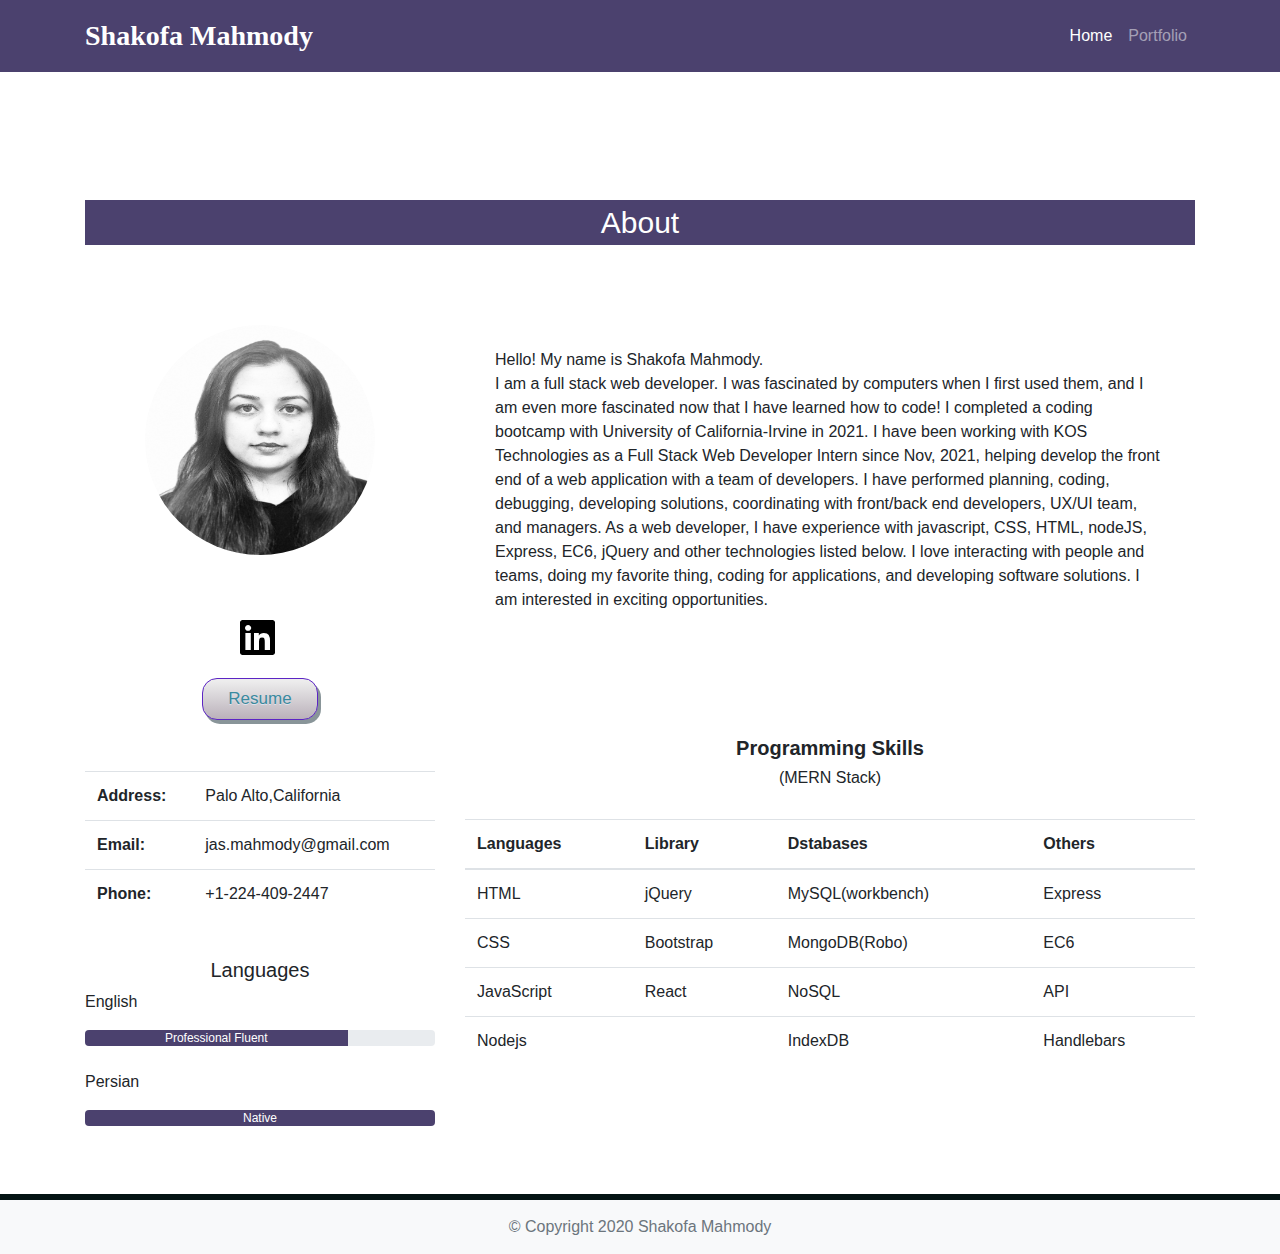
==== commit 1f1d0fd2: "worked on styling" ====
--- a/index.html
+++ b/index.html
@@ -25,11 +25,9 @@
                     <li class="nav-item active">
                       <a class="nav-link" href="#about">Home</a>
                     </li>
-                    <li class="nav-item">
-                      <a class="nav-link" href="#portfolio">Portfolio</a>
-                   </li>
+
                    <li class="nav-item">
-                    <a class="nav-link" href="flex-card.html">Portfolio2</a>
+                    <a class="nav-link" href="flex-card.html">Portfolio</a>
                  </li>
                    <!-- <li class="nav-item">
                        <a class="nav-link" href="#contact">Contact</a>
@@ -75,7 +73,7 @@
                     </p>-->
                     <br>
                     <br>
-                    <a href="https://drive.google.com/file/d/155SlfS3ItM-KkEMYtfOLdGcCjo_NOOxg/view?usp=sharing" class="btn"><button class="btn0">Resume</button></a>
+                    <a href="https://drive.google.com/file/d/1ZD1s7cMHtZ-9vZLdyx30yn4bkEVkBqxW/view?usp=sharing" class="btn"><button class="btn0">Resume</button></a>
                 </div>
             </div>
 
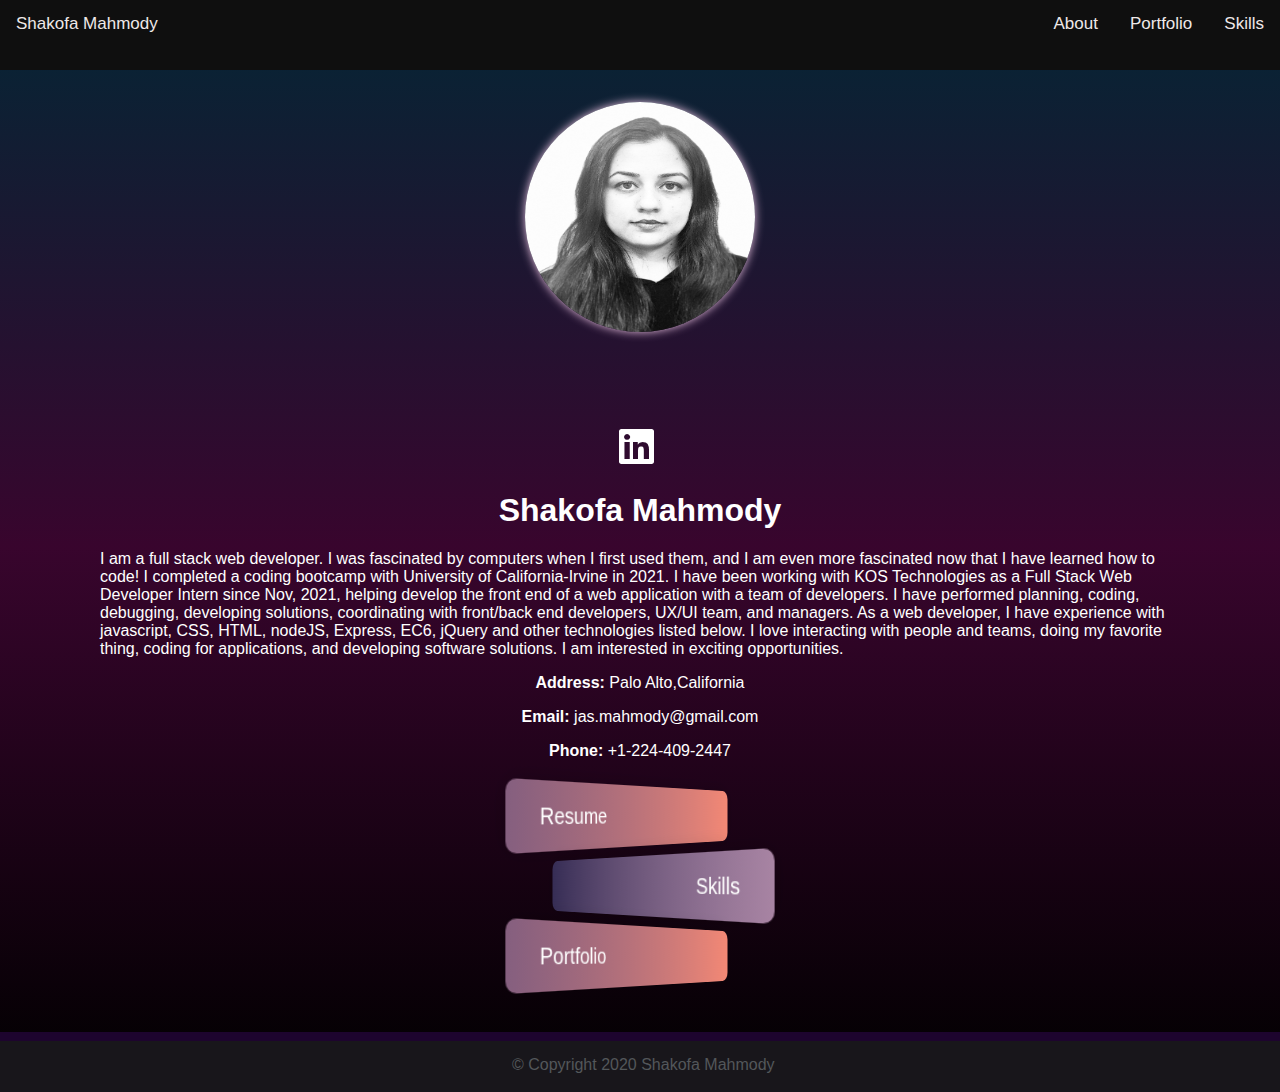
==== commit 8a9ad196: "added new button and new file.added lots of css" ====
--- a/index.html
+++ b/index.html
@@ -3,55 +3,38 @@
 <head>
     <meta charset="UTF-8">
     <meta name="viewport" content="width=device-width, initial-scale=1.0">
-
-    <link rel="stylesheet" href="https://maxcdn.bootstrapcdn.com/bootstrap/4.0.0/css/bootstrap.min.css">
+    <!--JQuery Link-->
+    <script src="https://code.jquery.com/jquery-3.6.0.min.js" ></script>
+
     <!--Fontawesome link-->
     <link rel="stylesheet" href="https://use.fontawesome.com/releases/v5.15.1/css/all.css">
+
+    <!-- <link rel="stylesheet" href="https://cdn.jsdelivr.net/npm/@fortawesome/fontawesome-free@5.15.4/css/fontawesome.min.css" > -->
+
     <link rel="stylesheet" href="assets\css\styles.css" media="screen">
-    <script src="https://code.jquery.com/jquery-3.6.0.min.js"></script>
     <title>Portfolio</title>
 </head>
 <body>
-    <nav class="navbar navbar-expand-lg navbar-dark">
-        <div class="container">
-            <a class="navbar-brand" href="index.html" id="logo">Shakofa Mahmody</a>
-            <!-- Responsive button -->
-            <button class="navbar-toggler" type="button" data-toggle="collapse"   data-target="#navbarTogglerDemo01" aria-controls="navbarTogglerDemo01"  aria-expanded="false" aria-label="Toggle navigation">
-                <span class="navbar-toggler-icon"></span>
-            </button>
-            <!-- Navbar links -->
-            <div class="collapse navbar-collapse" id="navbarTogglerDemo01">
-                <ul class="navbar-nav ml-auto mt-2 mt-lg-0">
-                    <li class="nav-item active">
-                      <a class="nav-link" href="#about">Home</a>
-                    </li>
-
-                   <li class="nav-item">
-                    <a class="nav-link" href="flex-card.html">Portfolio</a>
-                 </li>
-                   <!-- <li class="nav-item">
-                       <a class="nav-link" href="#contact">Contact</a>
-                   </li> -->
-                </ul>
-            </div>
-        </div>
-    </nav>
-
-    <br>
-    <br>
-   <!-- This part is the container -->
+
+    <div class="topnav" id="myTopnav">
+        <a href="#home" class="firsta">Shakofa Mahmody</a>
+        
+        <a href="skills.html" class="nava">Skills</a>
+        <a href="flex-card.html" class="nava">Portfolio</a>
+        <a href="javascript:void(0);" class="icon0" onclick="myFunction()">
+        <i class="fas fa-bars"></i>
+        </a>
+        <a href="#about" class="nava">About</a>
+      </div>
+
+
    <main class="container">
-    <header class="header" style="text-align:center" id="about">About</header>
-    <br>
-    <br>
-    <div class="row">
-        
-        <div class="col-md-4">
-            <div>
+            <div class="main">
                 <img src="assets\imgs\IMG_2753.jpg" class="me" id="image" alt="Self portrait of a woman with long black hiar.">
+
                 <div class="social">
 
-                    <!-- <a href=""><i id="facebook" class="fab fa-facebook-square"></i></a>
+                    <!-- <a href=""><i "facebook" class="fab fa-facebook-square"></i></a>
 
                     <a href=""><i id="twitter" class="fab fa-twitter"></i></a> -->
 
@@ -61,9 +44,17 @@
                     <i id="linkedin" class="fab fa-linkedin"></i></a>
 
                     <a href="mailto:jas.mahmody@gmail.com"><i id="mail" class="fas fa-envelope-square"></i></a>
-                </div>
-                <div class="card-body text-center ">
                     
+                    </div>
+                <h1>Shakofa Mahmody</h1>
+                <p class="p">
+                    I am a full stack web developer. I was fascinated by computers when I first used them, and I am even more fascinated now that I have learned how to code! I completed a coding bootcamp with University of California-Irvine in 2021. I have been working with KOS Technologies as a Full Stack Web Developer Intern since Nov, 2021, helping develop the front end of a web application with a team of developers. I have performed planning, coding, debugging, developing solutions, coordinating with front/back end developers, UX/UI team, and managers. As a web developer, I have experience with javascript, CSS, HTML, nodeJS, Express, EC6, jQuery and other technologies listed below. 
+                    I love interacting with people and teams, doing my favorite thing, coding for applications, and developing software solutions. I am interested in exciting opportunities.</p>
+
+                    <p><strong>Address:</strong>  Palo Alto,California</p>
+                    <p><strong>Email:</strong> jas.mahmody@gmail.com</p>
+                    <p><strong>Phone:</strong> +1-224-409-2447</p>
+                
                     
                     <!-- <p class="card-text color-gray">will be updated hee soon.</p> -->
                    <!-- <p>
@@ -71,35 +62,41 @@
                         <a href=""><i class="fab fa-facebook-square"></i></a>
                         <a href="https://github.com/shakofa?tab=repositories"><i class="fab fa-github"></i></a>
                     </p>-->
-                    <br>
-                    <br>
-                    <a href="https://drive.google.com/file/d/1ZD1s7cMHtZ-9vZLdyx30yn4bkEVkBqxW/view?usp=sharing" class="btn"><button class="btn0">Resume</button></a>
+                
+                    <!-- <a href="https://drive.google.com/file/d/1ZD1s7cMHtZ-9vZLdyx30yn4bkEVkBqxW/view?usp=sharing" class="btn"><button class="btn0">Resume</button></a> -->
                 </div>
+           
+
+            <div class="animatedBtn">
+            <ul>
+                <li> <a href="https://drive.google.com/file/d/1ZD1s7cMHtZ-9vZLdyx30yn4bkEVkBqxW/view?usp=sharing" class="btn">Resume</a></li>
+                <li>Skills</li>
+                <li> <a href="flex-card.html">Portfolio</a></li>
+            </ul>
             </div>
 
-            <!--<div class="col-md-3">-->
-           
             <br>
-            <table class="table table-borderless">
+            <br>
+            <!-- <table class="table table-borderless">
                 <tbody>
                     <tr>
-                        <th scope="row">Address:</th>
+                        <th >Address:</th>
                         <td>Palo Alto,California</td>
                     </tr>
                     <tr>
-                        <th scope="row">Email:</th>
+                        <th >Email:</th>
                         <td colspan="2"> jas.mahmody@gmail.com</td>
                     </tr>
 
                     <tr>
-                        <th scope="row">Phone:</th>
+                        <th >Phone:</th>
                         <td colspan="2"> +1-224-409-2447</td>
                     </tr>
                 </tbody>
-            </table>
-
-            <br>
-        <h5 style="text-align:center"> Languages</h5>
+            </table> -->
+
+          
+        <!-- <h5 style="text-align:center"> Languages</h5>
 
         <p>English</p>
         <div class="progress">
@@ -110,25 +107,9 @@
         <div class="progress">
             <div class="progress-bar" id="progress" role="progressbar" style="width: 100%" aria-valuenow="100" aria-valuemin="0" aria-valuemax="100">Native</div>
         </div>
-        
+         -->
       
-        </div>
-     
-        <div class="col-md-8">
-            <article class="block">
-                <P class="block-header"></P>
-                 
-                <p> 
-                    Hello! My name is Shakofa Mahmody.<br>
-                    I am a full stack web developer. I was fascinated by computers when I first used them, and I am even more fascinated now that I have learned how to code! I completed a coding bootcamp with University of California-Irvine in 2021. I have been working with KOS Technologies as a Full Stack Web Developer Intern since Nov, 2021, helping develop the front end of a web application with a team of developers. I have performed planning, coding, debugging, developing solutions, coordinating with front/back end developers, UX/UI team, and managers. As a web developer, I have experience with javascript, CSS, HTML, nodeJS, Express, EC6, jQuery and other technologies listed below. 
-                    I love interacting with people and teams, doing my favorite thing, coding for applications, and developing software solutions. I am interested in exciting opportunities.
-                </p>
-            </article>
-            <br>
-            <br>
-
-
-            <h5 style="text-align:center"><strong>Programming Skills</strong></h5>
+            <!-- <h5 style="text-align:center"><strong>Programming Skills</strong></h5>
             <h6 style="text-align:center">(MERN Stack)</h6>
             <br>
             <div class="">
@@ -169,8 +150,8 @@
                         </tr>
                     </tbody>
                 </table>
-            </div>
-        </div>
+            </div> -->
+        
             
 
         <!--The verticle navigation links-->
@@ -189,11 +170,10 @@
                      
                 </div>
             </div> -->
-        </div>    
+       
           
-    </div>
-    <br>
-    <br>
+    <!-- </div> -->
+   
 
     <!-- <header class="header2" style="text-align:center" id="portfolio">Portfolio</header>
     <br>
@@ -303,6 +283,17 @@
 
 <script type="text/javascript">
 
+
+function myFunction() {
+  var x = document.getElementById("myTopnav");
+  if (x.className === "topnav") {
+    x.className += " responsive";
+  } else {
+    x.className = "topnav";
+  }
+}
+
+
         $( document ).ready(function() {
             $('i').hide();
         });
